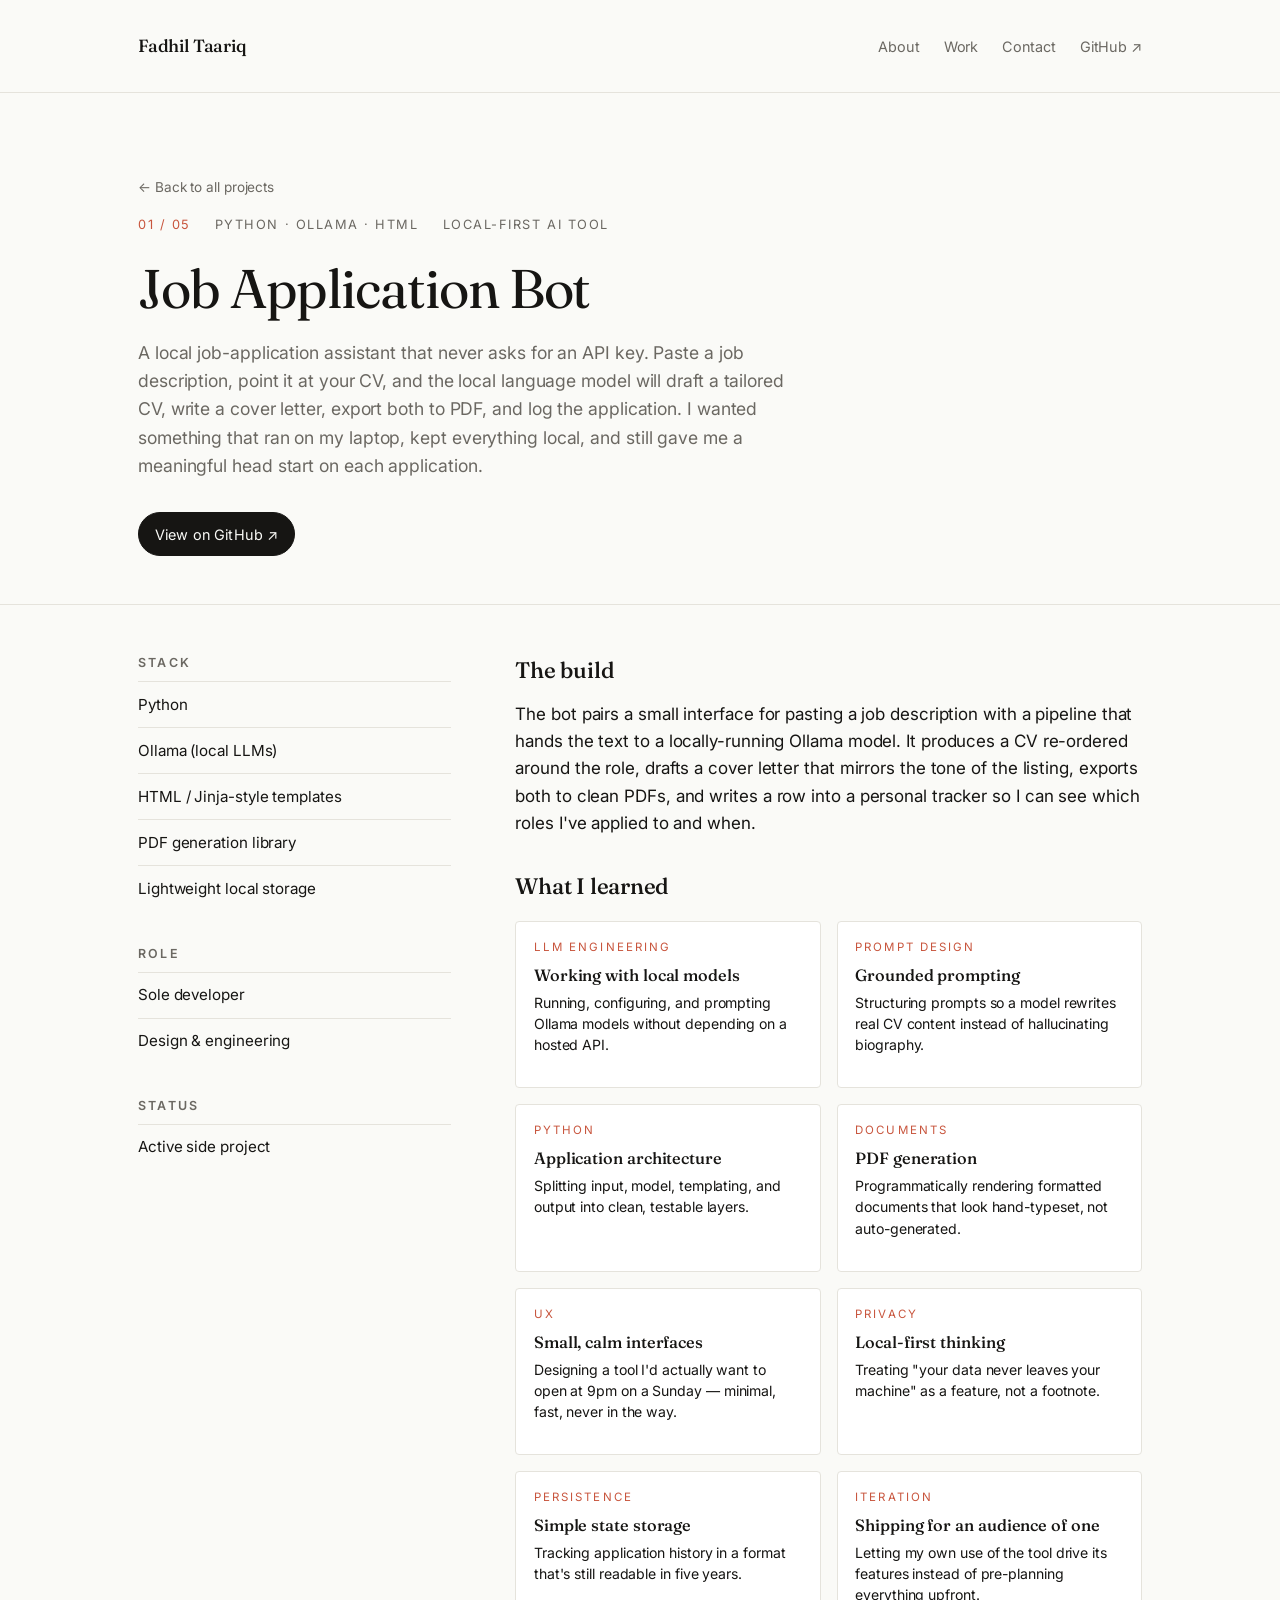
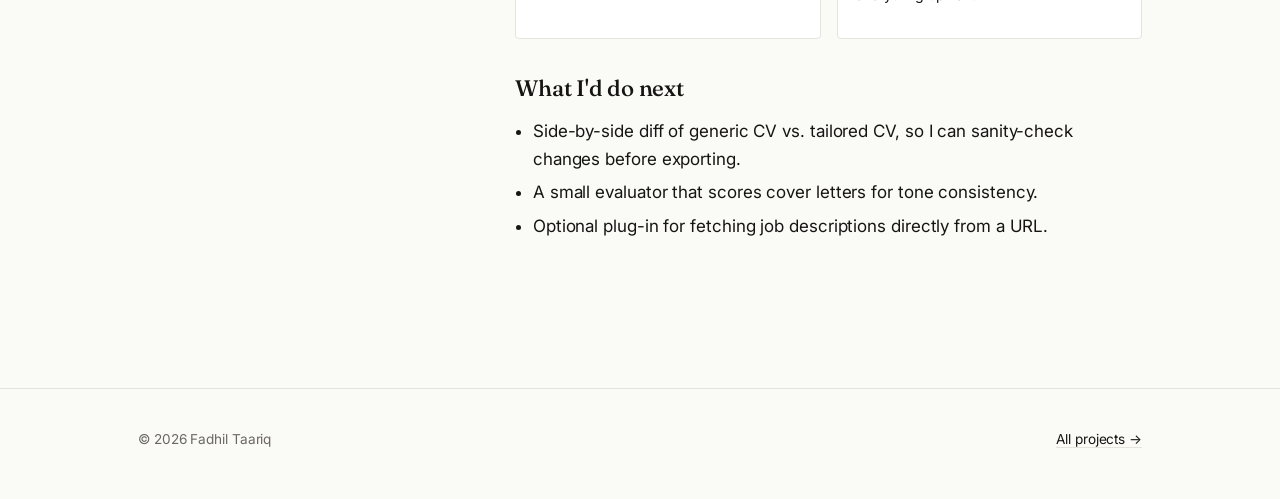
==== projects/job-application-bot.html @ 6cedb7bf "Sync repo with live site and add Company Financial Dashboard - Restore stylesheet and project pages " ====
<!doctype html>
<html lang="en">
<head>
  <meta charset="utf-8" />
  <meta name="viewport" content="width=device-width, initial-scale=1" />
  <title>Job Application Bot — Fadhil Taariq</title>
  <meta name="description" content="A local, API-key-free job application assistant that uses Ollama LLMs to tailor CVs and cover letters." />
  <link rel="preconnect" href="https://fonts.googleapis.com">
  <link rel="preconnect" href="https://fonts.gstatic.com" crossorigin>
  <link href="https://fonts.googleapis.com/css2?family=Fraunces:ital,wght@0,300..600;1,300..500&family=Inter:wght@300;400;500;600&display=swap" rel="stylesheet">
  <link rel="stylesheet" href="../assets/styles.css" />
</head>
<body>
  <header class="site-header">
    <div class="wrap">
      <a class="brand" href="../index.html">Fadhil&nbsp;Taariq</a>
      <nav class="nav" aria-label="Primary">
        <a href="../index.html#about">About</a>
        <a href="../index.html#work">Work</a>
        <a href="../index.html#contact">Contact</a>
        <a href="https://github.com/fadhill-taariq" target="_blank" rel="noopener">GitHub ↗</a>
      </nav>
    </div>
  </header>

  <main>
    <section class="project-hero">
      <div class="wrap">
        <a class="back" href="../index.html#work">← Back to all projects</a>
        <div class="meta">
          <span class="pill">01 / 05</span>
          <span>Python · Ollama · HTML</span>
          <span>Local-first AI tool</span>
        </div>
        <h1>Job Application Bot</h1>
        <p class="lede">
          A local job-application assistant that never asks for an API key. Paste a job
          description, point it at your CV, and the local language
          model will draft a tailored CV, write a cover letter, export both to PDF, and
          log the application. I wanted something that ran on my laptop, kept everything local, and
          still gave me a meaningful head start on each application.
        </p>
        <div class="btn-row">
          <a class="btn primary" href="https://github.com/fadhill-taariq/job-application-bot" target="_blank" rel="noopener">View on GitHub ↗</a>
        </div>
      </div>
    </section>

    <section>
      <div class="wrap project-body">
        <aside>
          <h4>Stack</h4>
          <ul>
            <li>Python</li>
            <li>Ollama (local LLMs)</li>
            <li>HTML / Jinja-style templates</li>
            <li>PDF generation library</li>
            <li>Lightweight local storage</li>
          </ul>
          <h4>Role</h4>
          <ul>
            <li>Sole developer</li>
            <li>Design &amp; engineering</li>
          </ul>
          <h4>Status</h4>
          <ul>
            <li>Active side project</li>
          </ul>
        </aside>

        <div class="content">

          <h2>The build</h2>
          <p>
            The bot pairs a small interface for pasting a job description with a pipeline
            that hands the text to a locally-running Ollama model. It produces a CV
            re-ordered around the role, drafts a cover letter that mirrors the tone of
            the listing, exports both to clean PDFs, and writes a row into a personal
            tracker so I can see which roles I've applied to and when.
          </p>

          <h2>What I learned</h2>

          <div class="skills-grid">
            <div class="skill-card">
              <div class="label">LLM Engineering</div>
              <div class="title">Working with local models</div>
              <p>Running, configuring, and prompting Ollama models without depending on a hosted API.</p>
            </div>
            <div class="skill-card">
              <div class="label">Prompt Design</div>
              <div class="title">Grounded prompting</div>
              <p>Structuring prompts so a model rewrites real CV content instead of hallucinating biography.</p>
            </div>
            <div class="skill-card">
              <div class="label">Python</div>
              <div class="title">Application architecture</div>
              <p>Splitting input, model, templating, and output into clean, testable layers.</p>
            </div>
            <div class="skill-card">
              <div class="label">Documents</div>
              <div class="title">PDF generation</div>
              <p>Programmatically rendering formatted documents that look hand-typeset, not auto-generated.</p>
            </div>
            <div class="skill-card">
              <div class="label">UX</div>
              <div class="title">Small, calm interfaces</div>
              <p>Designing a tool I'd actually want to open at 9pm on a Sunday — minimal, fast, never in the way.</p>
            </div>
            <div class="skill-card">
              <div class="label">Privacy</div>
              <div class="title">Local-first thinking</div>
              <p>Treating "your data never leaves your machine" as a feature, not a footnote.</p>
            </div>
            <div class="skill-card">
              <div class="label">Persistence</div>
              <div class="title">Simple state storage</div>
              <p>Tracking application history in a format that's still readable in five years.</p>
            </div>
            <div class="skill-card">
              <div class="label">Iteration</div>
              <div class="title">Shipping for an audience of one</div>
              <p>Letting my own use of the tool drive its features instead of pre-planning everything upfront.</p>
            </div>
          </div>

          <h2>What I'd do next</h2>
          <ul>
            <li>Side-by-side diff of generic CV vs. tailored CV, so I can sanity-check changes before exporting.</li>
            <li>A small evaluator that scores cover letters for tone consistency.</li>
            <li>Optional plug-in for fetching job descriptions directly from a URL.</li>
          </ul>
        </div>
      </div>
    </section>
  </main>

  <footer class="site-footer">
    <div class="wrap">
      <span>© 2026 Fadhil Taariq</span>
      <span><a href="../index.html#work">All projects →</a></span>
    </div>
  </footer>
</body>
</html>
---- assets/styles.css ----
/* =========================================================
   Portfolio — Modern Minimalist
   Palette: warm off-white, deep ink, single terracotta accent
   ========================================================= */

:root {
  --bg: #fafaf7;
  --ink: #161513;
  --muted: #6b6862;
  --hairline: #e5e3dc;
  --soft: #f1efe8;
  --accent: #c8553d;
  --accent-ink: #8e3a29;

  --max: 1100px;
  --gutter: clamp(1.25rem, 4vw, 3rem);
  --radius: 4px;

  --font-sans: "Inter", -apple-system, BlinkMacSystemFont, "Segoe UI", Helvetica, Arial, sans-serif;
  --font-serif: "Fraunces", Georgia, "Times New Roman", serif;
}

* { box-sizing: border-box; }

html { -webkit-font-smoothing: antialiased; -moz-osx-font-smoothing: grayscale; }

body {
  margin: 0;
  background: var(--bg);
  color: var(--ink);
  font-family: var(--font-sans);
  font-size: 17px;
  line-height: 1.6;
  letter-spacing: -0.005em;
}

a {
  color: var(--ink);
  text-decoration: none;
  border-bottom: 1px solid var(--hairline);
  transition: color 120ms ease, border-color 120ms ease;
}
a:hover { color: var(--accent); border-color: var(--accent); }

img { max-width: 100%; display: block; }

/* ---------- Layout ---------- */

.wrap {
  max-width: var(--max);
  margin: 0 auto;
  padding: 0 var(--gutter);
}

.site-header {
  padding: 2rem 0;
  border-bottom: 1px solid var(--hairline);
}

.site-header .wrap {
  display: flex;
  align-items: center;
  justify-content: space-between;
  gap: 2rem;
}

.brand {
  font-family: var(--font-serif);
  font-weight: 500;
  font-size: 1.1rem;
  letter-spacing: -0.01em;
  border: none;
}
.brand:hover { color: var(--accent); }

.nav {
  display: flex;
  gap: 1.5rem;
  font-size: 0.9rem;
}
.nav a {
  color: var(--muted);
  border: none;
  position: relative;
}
.nav a:hover { color: var(--ink); }

.site-footer {
  margin-top: 6rem;
  padding: 2.5rem 0 3rem;
  border-top: 1px solid var(--hairline);
  font-size: 0.85rem;
  color: var(--muted);
}
.site-footer .wrap {
  display: flex;
  justify-content: space-between;
  align-items: center;
  gap: 2rem;
  flex-wrap: wrap;
}

/* ---------- Hero / Bio ---------- */

.hero {
  padding: 6rem 0 4rem;
  border-bottom: 1px solid var(--hairline);
}

.hero .eyebrow {
  font-size: 0.78rem;
  letter-spacing: 0.18em;
  text-transform: uppercase;
  color: var(--accent);
  margin-bottom: 1.5rem;
}

.hero h1 {
  font-family: var(--font-serif);
  font-weight: 400;
  font-size: clamp(2.5rem, 6vw, 4.25rem);
  line-height: 1.05;
  letter-spacing: -0.02em;
  margin: 0 0 1.5rem;
  max-width: 18ch;
}
.hero h1 em {
  font-style: italic;
  color: var(--accent);
}

.hero .lede {
  font-size: 1.15rem;
  color: var(--muted);
  max-width: 56ch;
  margin: 0;
}

/* ---------- Section heads ---------- */

.section {
  padding: 4rem 0 2rem;
}
.section + .section { padding-top: 2rem; }

.section-head {
  display: flex;
  align-items: baseline;
  gap: 1.5rem;
  margin-bottom: 2.5rem;
}
.section-head .num {
  font-size: 0.78rem;
  letter-spacing: 0.18em;
  color: var(--muted);
}
.section-head h2 {
  font-family: var(--font-serif);
  font-weight: 400;
  font-size: clamp(1.6rem, 3vw, 2.1rem);
  letter-spacing: -0.015em;
  margin: 0;
}

/* ---------- About grid ---------- */

.about {
  display: grid;
  grid-template-columns: 1fr 1.6fr;
  gap: 3rem;
}
@media (max-width: 720px) {
  .about { grid-template-columns: 1fr; gap: 1.5rem; }
}

.about h3 {
  font-family: var(--font-serif);
  font-weight: 500;
  font-size: 1.05rem;
  margin: 0 0 0.5rem;
  color: var(--ink);
}
.about p { color: var(--muted); margin: 0 0 1rem; }

.tags {
  display: flex;
  flex-wrap: wrap;
  gap: 0.4rem;
  margin-top: 0.75rem;
}
.tag {
  font-size: 0.78rem;
  padding: 0.25rem 0.6rem;
  background: var(--soft);
  border: 1px solid var(--hairline);
  border-radius: 999px;
  color: var(--ink);
  letter-spacing: 0.01em;
}

/* ---------- Project list ---------- */

.projects {
  border-top: 1px solid var(--hairline);
}

.project-row {
  display: grid;
  grid-template-columns: 6ch 1fr 6ch;
  column-gap: 2rem;
  row-gap: 0.4rem;
  align-items: start;
  padding: 1.75rem 0;
  border-bottom: 1px solid var(--hairline);
  text-decoration: none;
  color: var(--ink);
  border-left: 0;
  border-right: 0;
  border-top: 0;
  position: relative;
}
.project-row::before {
  content: '';
  position: absolute;
  inset: 0;
  background: var(--soft);
  opacity: 0;
  transition: opacity 160ms ease;
  z-index: -1;
}
.project-row:hover::before { opacity: 1; }
.project-row:hover { color: var(--ink); }
.project-row:hover .project-title { color: var(--accent); }
.project-row:hover .arrow { transform: translateX(4px); color: var(--accent); }

.project-row .idx {
  font-size: 0.85rem;
  color: var(--muted);
  font-variant-numeric: tabular-nums;
  padding-top: 0.25em;
}

.project-title {
  font-family: var(--font-serif);
  font-weight: 500;
  font-size: 1.4rem;
  letter-spacing: -0.015em;
  transition: color 120ms ease;
  grid-column: 2;
  grid-row: 1;
}

.project-blurb {
  color: var(--muted);
  font-size: 0.98rem;
  grid-column: 2;
  grid-row: 2;
}

.arrow {
  grid-column: 3;
  grid-row: 1;
  text-align: right;
  font-size: 1rem;
  color: var(--muted);
  transition: transform 160ms ease, color 160ms ease;
  padding-top: 0.25em;
}

@media (max-width: 720px) {
  .project-row {
    grid-template-columns: 4ch 1fr 4ch;
    column-gap: 1rem;
    padding: 1.5rem 0;
  }
  .project-title { font-size: 1.2rem; }
}

@media (max-width: 480px) {
  .project-row {
    grid-template-columns: 1fr 2rem;
    padding: 1.25rem 0;
  }
  .project-row .idx { display: none; }
  .project-title { grid-column: 1; grid-row: 1; }
  .project-blurb { grid-column: 1; grid-row: 2; }
  .arrow { grid-column: 2; grid-row: 1; }
}

/* ---------- Project page ---------- */

.project-hero {
  padding: 5rem 0 3rem;
  border-bottom: 1px solid var(--hairline);
}
.project-hero .meta {
  display: flex;
  gap: 1.5rem;
  font-size: 0.8rem;
  letter-spacing: 0.12em;
  text-transform: uppercase;
  color: var(--muted);
  margin-bottom: 1.5rem;
}
.project-hero .meta .pill {
  color: var(--accent);
}
.project-hero h1 {
  font-family: var(--font-serif);
  font-weight: 400;
  font-size: clamp(2.2rem, 5vw, 3.4rem);
  line-height: 1.1;
  letter-spacing: -0.02em;
  margin: 0 0 1.25rem;
}
.project-hero .lede {
  color: var(--muted);
  font-size: 1.1rem;
  max-width: 60ch;
  margin: 0;
}

.project-body {
  display: grid;
  grid-template-columns: 1fr 2fr;
  gap: 4rem;
  padding-top: 3rem;
  padding-bottom: 2rem;
}
@media (max-width: 800px) {
  .project-body { grid-template-columns: 1fr; gap: 2rem; }
}

.project-body aside h4 {
  font-size: 0.78rem;
  letter-spacing: 0.18em;
  text-transform: uppercase;
  color: var(--muted);
  margin: 0 0 0.5rem;
  font-weight: 600;
}
.project-body aside h4 + ul { margin-top: 0; }
.project-body aside ul {
  list-style: none;
  margin: 0 0 2rem;
  padding: 0;
  font-size: 0.95rem;
  border-top: 1px solid var(--hairline);
}
.project-body aside li {
  padding: 0.65rem 0;
  border-bottom: 1px solid var(--hairline);
  color: var(--ink);
}
.project-body aside li:last-child { border-bottom: none; }

.project-body .content h2 {
  font-family: var(--font-serif);
  font-weight: 500;
  font-size: 1.4rem;
  letter-spacing: -0.01em;
  margin: 2rem 0 0.75rem;
}
.project-body .content h2:first-child { margin-top: 0; }
.project-body .content p {
  color: var(--ink);
  margin: 0 0 1rem;
}
.project-body .content ul {
  padding-left: 1.1rem;
  margin: 0 0 1.25rem;
  color: var(--ink);
}
.project-body .content li {
  margin-bottom: 0.4rem;
}

.skills-grid {
  display: grid;
  grid-template-columns: repeat(auto-fill, minmax(220px, 1fr));
  gap: 1rem;
  margin: 1rem 0 2rem;
}
.skill-card {
  border: 1px solid var(--hairline);
  border-radius: var(--radius);
  padding: 1rem 1.1rem;
  background: #fff;
}
.skill-card .label {
  font-size: 0.72rem;
  letter-spacing: 0.18em;
  text-transform: uppercase;
  color: var(--accent);
  margin-bottom: 0.35rem;
}
.skill-card .title {
  font-family: var(--font-serif);
  font-weight: 500;
  font-size: 1.02rem;
  margin: 0 0 0.25rem;
}
.skill-card p {
  font-size: 0.88rem;
  color: var(--muted);
  margin: 0;
  line-height: 1.5;
}

/* ---------- Buttons / Back link ---------- */

.btn-row {
  display: flex;
  gap: 0.75rem;
  flex-wrap: wrap;
  margin-top: 2rem;
}
.btn {
  display: inline-flex;
  align-items: center;
  gap: 0.4rem;
  padding: 0.6rem 1rem;
  font-size: 0.9rem;
  border: 1px solid var(--ink);
  border-radius: 999px;
  background: transparent;
  color: var(--ink);
  cursor: pointer;
  text-decoration: none;
  letter-spacing: 0.01em;
}
.btn:hover {
  background: var(--ink);
  color: var(--bg);
  border-color: var(--ink);
}
.btn.primary {
  background: var(--ink);
  color: var(--bg);
}
.btn.primary:hover {
  background: var(--accent);
  border-color: var(--accent);
}

.back {
  display: inline-flex;
  align-items: center;
  gap: 0.35rem;
  margin: 0 0 1rem;
  font-size: 0.85rem;
  color: var(--muted);
  border: none;
}
.back:hover { color: var(--accent); }

/* ---------- Skills summary section (home page) ---------- */

.skills-cloud {
  display: flex;
  flex-wrap: wrap;
  gap: 0.5rem;
}
.skills-cloud .tag { font-size: 0.85rem; padding: 0.4rem 0.8rem; }

/* ---------- Contact ---------- */

.contact {
  padding: 4rem 0;
  border-top: 1px solid var(--hairline);
}
.contact h2 {
  font-family: var(--font-serif);
  font-weight: 400;
  font-size: clamp(1.8rem, 4vw, 2.6rem);
  letter-spacing: -0.015em;
  margin: 0 0 1rem;
  max-width: 20ch;
}
.contact h2 em { color: var(--accent); font-style: italic; }
.contact p { color: var(--muted); max-width: 50ch; }

/* ---------- Utility ---------- */

.dim { color: var(--muted); }
.spacer-lg { height: 4rem; }

/* ---------- Mobile (≤ 600px) ---------- */

@media (max-width: 600px) {
  body { font-size: 16px; }

  .site-header { padding: 1.25rem 0; }
  .site-header .wrap { flex-wrap: wrap; gap: 0.75rem; }
  .nav { gap: 0.75rem 1rem; flex-wrap: wrap; }

  .hero { padding: 3rem 0 2rem; }
  .section { padding: 2.5rem 0 1.5rem; }
  .section + .section { padding-top: 1rem; }
  .contact { padding: 2.5rem 0; }
  .site-footer { margin-top: 3rem; }

  .section-head { flex-wrap: wrap; gap: 0.4rem; margin-bottom: 1.75rem; }

  .btn { padding: 0.65rem 1.1rem; font-size: 0.88rem; }
}
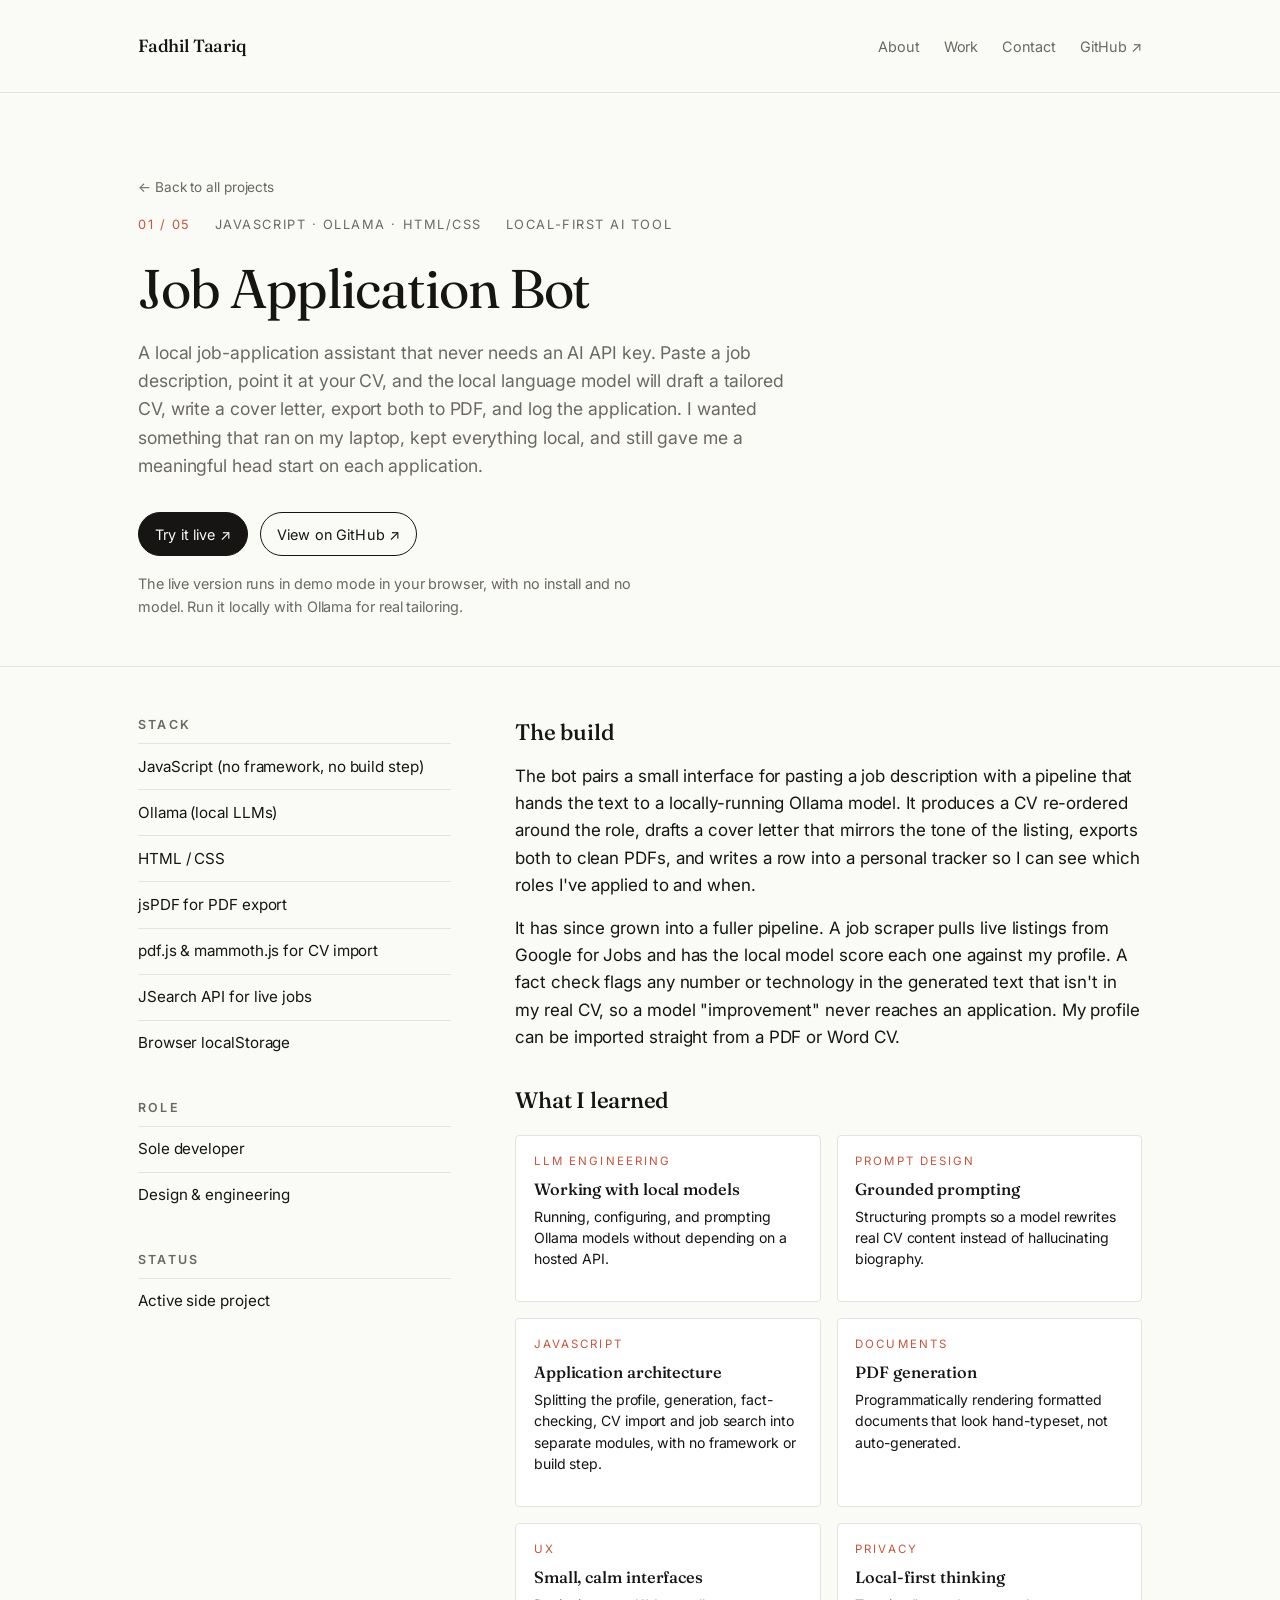
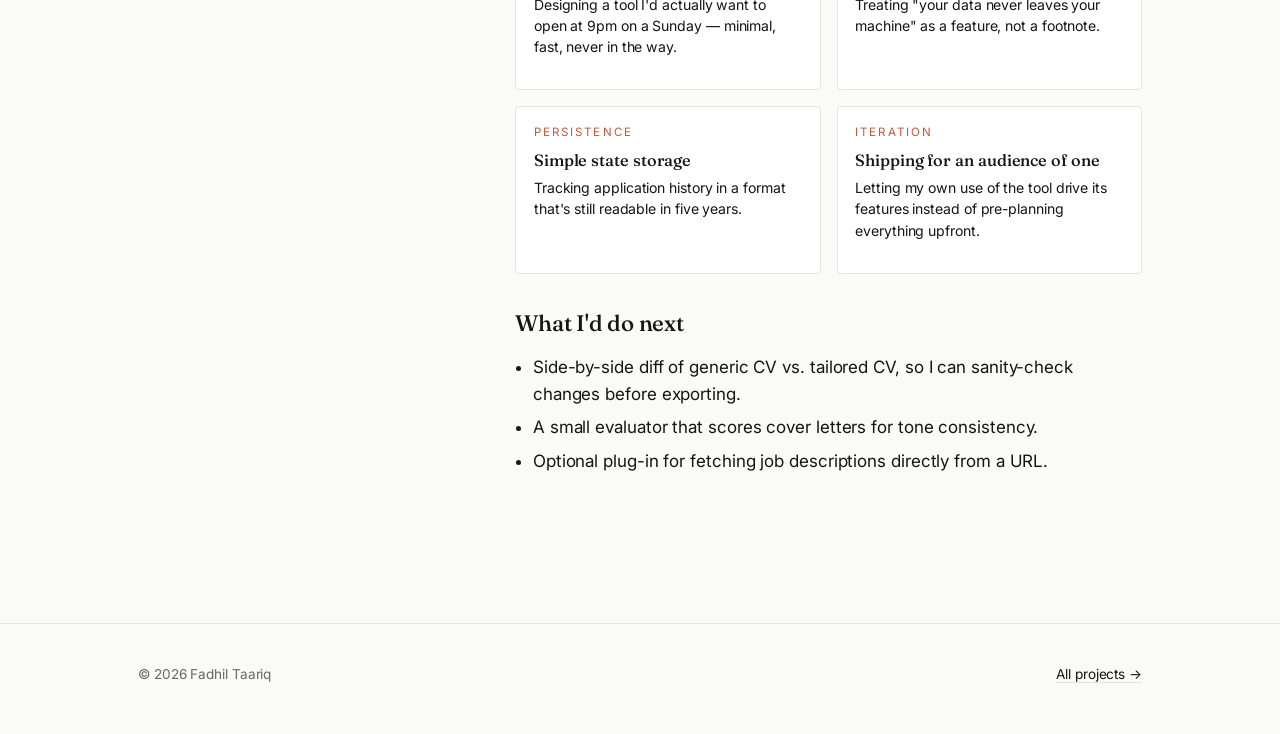
==== commit 310c37b0: "Job Application Bot page: add live demo link, update stack and features - Add 'Try it live' button l" ====
--- a/projects/job-application-bot.html
+++ b/projects/job-application-bot.html
@@ -29,20 +29,24 @@
         <a class="back" href="../index.html#work">← Back to all projects</a>
         <div class="meta">
           <span class="pill">01 / 05</span>
-          <span>Python · Ollama · HTML</span>
+          <span>JavaScript · Ollama · HTML/CSS</span>
           <span>Local-first AI tool</span>
         </div>
         <h1>Job Application Bot</h1>
         <p class="lede">
-          A local job-application assistant that never asks for an API key. Paste a job
+          A local job-application assistant that never needs an AI API key. Paste a job
           description, point it at your CV, and the local language
           model will draft a tailored CV, write a cover letter, export both to PDF, and
           log the application. I wanted something that ran on my laptop, kept everything local, and
           still gave me a meaningful head start on each application.
         </p>
         <div class="btn-row">
-          <a class="btn primary" href="https://github.com/fadhill-taariq/job-application-bot" target="_blank" rel="noopener">View on GitHub ↗</a>
+          <a class="btn primary" href="https://fadhill-taariq.github.io/job-application-bot/" target="_blank" rel="noopener">Try it live ↗</a>
+          <a class="btn" href="https://github.com/fadhill-taariq/job-application-bot" target="_blank" rel="noopener">View on GitHub ↗</a>
         </div>
+        <p class="lede" style="font-size:0.9rem;margin-top:1rem;">
+          The live version runs in demo mode in your browser, with no install and no model. Run it locally with Ollama for real tailoring.
+        </p>
       </div>
     </section>
 
@@ -51,11 +55,13 @@
         <aside>
           <h4>Stack</h4>
           <ul>
-            <li>Python</li>
+            <li>JavaScript (no framework, no build step)</li>
             <li>Ollama (local LLMs)</li>
-            <li>HTML / Jinja-style templates</li>
-            <li>PDF generation library</li>
-            <li>Lightweight local storage</li>
+            <li>HTML / CSS</li>
+            <li>jsPDF for PDF export</li>
+            <li>pdf.js &amp; mammoth.js for CV import</li>
+            <li>JSearch API for live jobs</li>
+            <li>Browser localStorage</li>
           </ul>
           <h4>Role</h4>
           <ul>
@@ -78,6 +84,13 @@
             the listing, exports both to clean PDFs, and writes a row into a personal
             tracker so I can see which roles I've applied to and when.
           </p>
+          <p>
+            It has since grown into a fuller pipeline. A job scraper pulls live listings
+            from Google for Jobs and has the local model score each one against my
+            profile. A fact check flags any number or technology in the generated text
+            that isn't in my real CV, so a model "improvement" never reaches an
+            application. My profile can be imported straight from a PDF or Word CV.
+          </p>
 
           <h2>What I learned</h2>
 
@@ -93,9 +106,9 @@
               <p>Structuring prompts so a model rewrites real CV content instead of hallucinating biography.</p>
             </div>
             <div class="skill-card">
-              <div class="label">Python</div>
+              <div class="label">JavaScript</div>
               <div class="title">Application architecture</div>
-              <p>Splitting input, model, templating, and output into clean, testable layers.</p>
+              <p>Splitting the profile, generation, fact-checking, CV import and job search into separate modules, with no framework or build step.</p>
             </div>
             <div class="skill-card">
               <div class="label">Documents</div>
